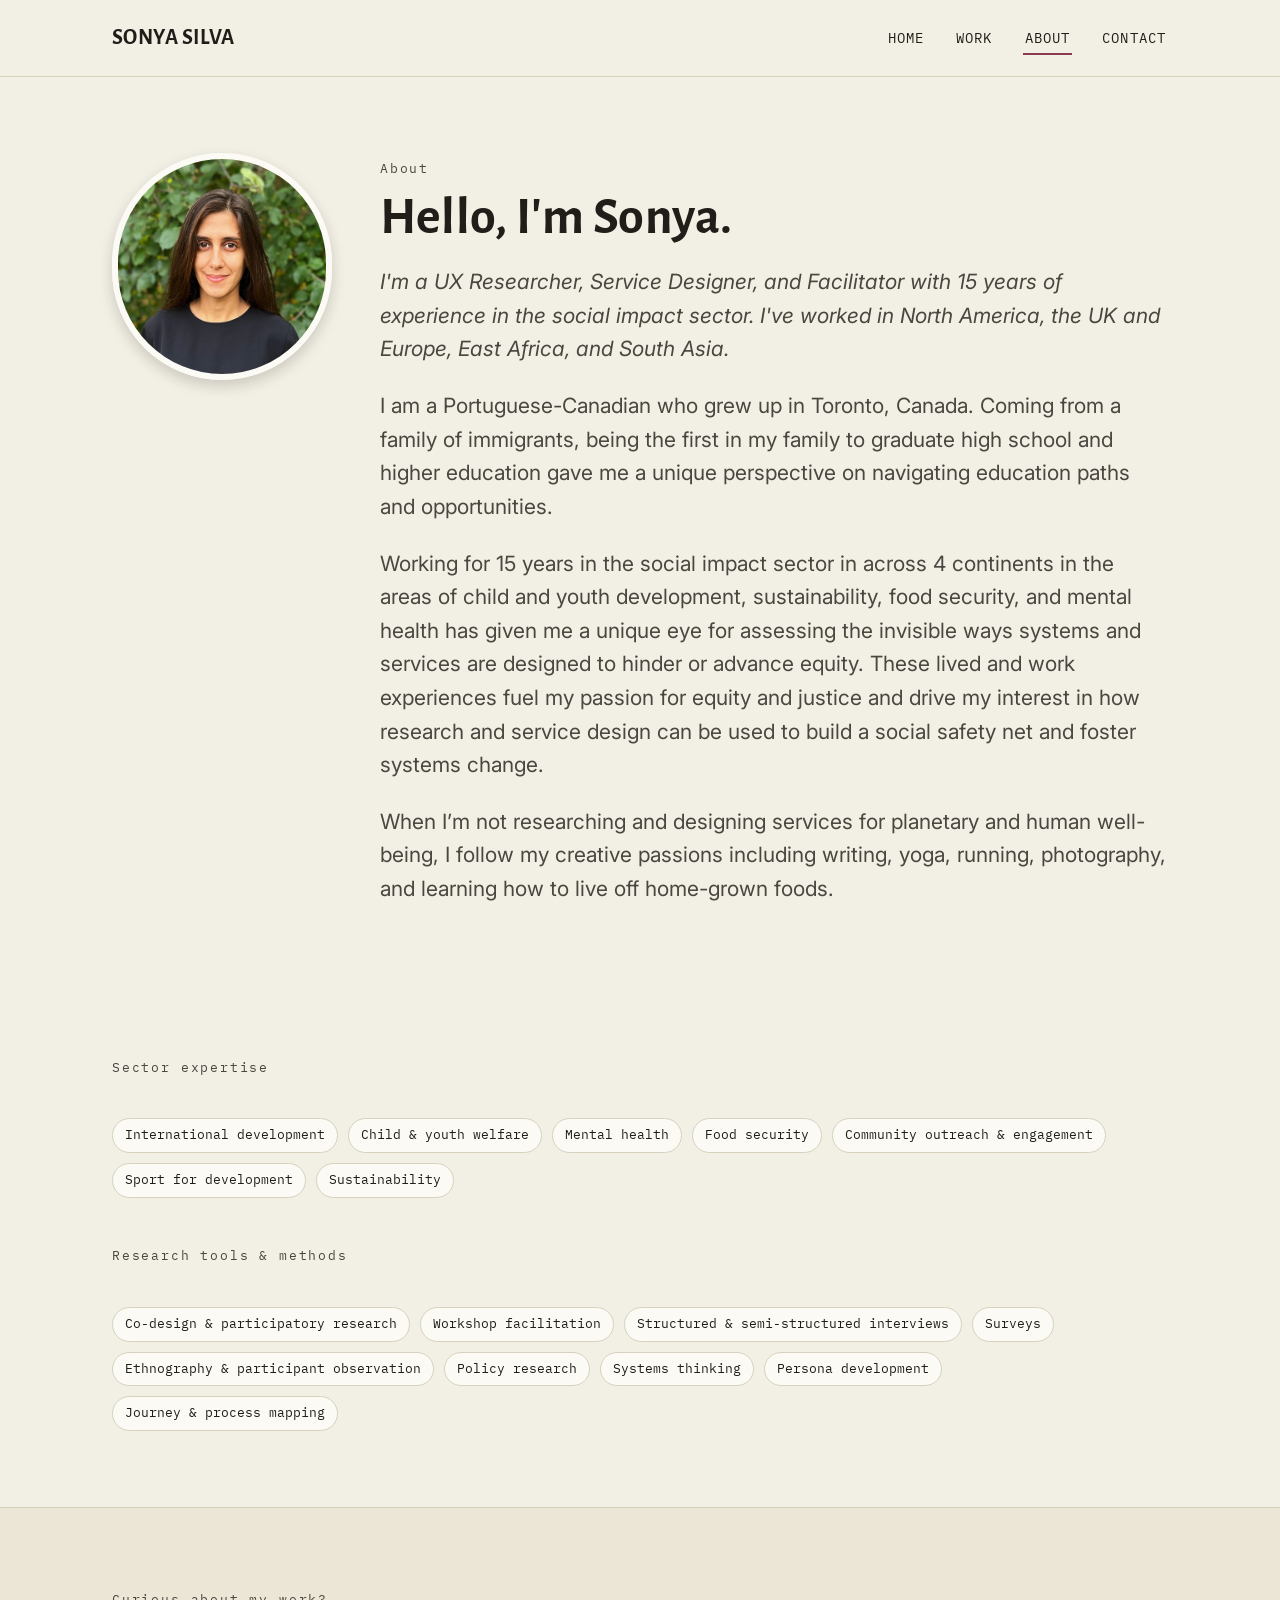
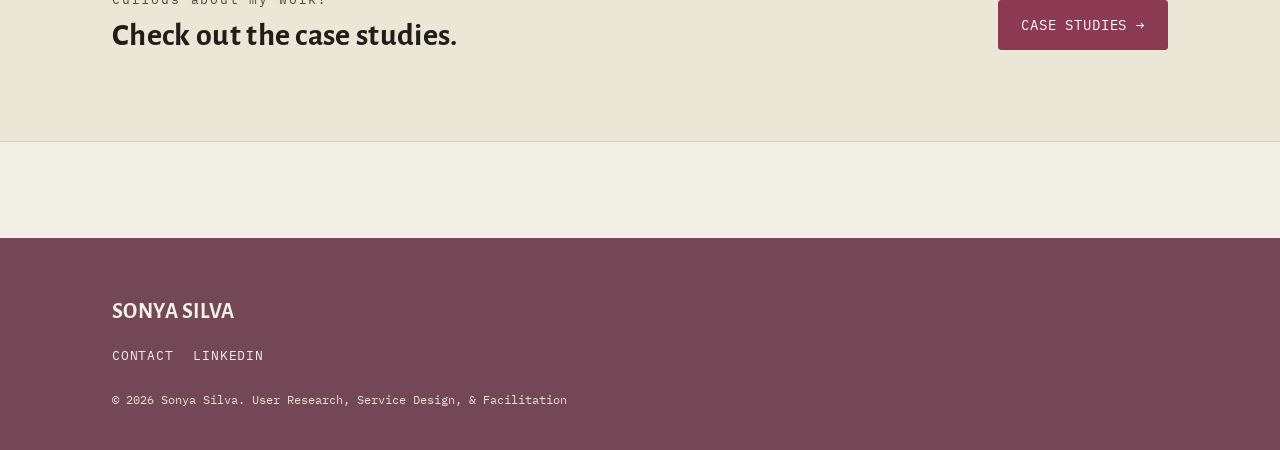
==== about.html @ 6d571164 "Update about.html" ====
<!DOCTYPE html>
<html lang="en">
<head>
<meta charset="UTF-8">
<meta name="viewport" content="width=device-width, initial-scale=1.0">
<title>About — Sonya Silva</title>
<meta name="description" content="UX Researcher, Service Designer, and Facilitator with 15 years of experience in the social impact sector.">
<link rel="stylesheet" href="assets/styles.css">
</head>
<body>
<a class="skip-link" href="#main">Skip to content</a>
<header>
  <nav class="site-nav">
    <div class="wrap">
      <a href="index.html" class="brand">SONYA <em>SILVA</em></a>
      <button class="nav-toggle" aria-expanded="false" aria-controls="nav-links">Menu</button>
      <ul class="nav-links" id="nav-links">
        <li><a href="index.html">Home</a></li>
        <li><a href="work.html">Work</a></li>
        <li><a href="about.html" aria-current="page">About</a></li>
        <li><a href="contact.html">Contact</a></li>
      </ul>
    </div>
  </nav>
</header>

<main id="main">

<section>
  <div class="wrap about-grid">
    <img class="about-photo reveal" src="assets/sonya-headshot.jpg" alt="Headshot of Sonya Silva" width="220" height="227">
    <div class="reveal">
      <span class="eyebrow">About</span>
      <h1 style="font-size:clamp(34px,5vw,52px); margin-top:8px;">Hello, I'm Sonya.</h1>
      <p style="font-size:21px; font-style:italic; color:var(--ink-soft);">I'm a UX Researcher, Service Designer, and Facilitator with 15 years of experience in the social impact sector. I've worked in North America, the UK and Europe, East Africa, and South Asia.</p>
      
      <p style="font-size:21px; font-style:normal; color:var(--ink-soft);">I am a Portuguese-Canadian who grew up in Toronto, Canada. Coming from a family of immigrants, being the first in my family to graduate high school and higher education gave me a unique perspective on navigating education paths and opportunities.</p>
      
      <p style="font-size:21px; font-style:normal; color:var(--ink-soft);">Working for 15 years in the social impact sector in across 4 continents in the areas of child and youth development, sustainability, food security, and mental health has given me a unique eye for assessing the invisible ways systems and services are designed to hinder or advance equity. These lived and work experiences fuel my passion for equity and justice and drive my interest in how research and service design can be used to build a social safety net and foster systems change.</p>
      
      <p style="font-size:21px; font-style:normal; color:var(--ink-soft);">When I’m not researching and designing services for planetary and human well-being, I follow my creative passions including writing, yoga, running, photography, and learning how to live off home-grown foods.</p>
    </div>
  </div>
</section>

  <section>
    <div class="wrap">
      <div class="section-head reveal">
        <span class="eyebrow">Sector expertise</span>
      </div>
      <div class="tag-cloud reveal" style="margin-bottom:48px;">
        <span class="tag">International development</span>
        <span class="tag">Child &amp; youth welfare</span>
        <span class="tag">Mental health</span>
        <span class="tag">Food security</span>
        <span class="tag">Community outreach &amp; engagement</span>
        <span class="tag">Sport for development</span>
        <span class="tag">Sustainability</span>
      </div>

      <div class="section-head reveal">
        <span class="eyebrow">Research tools &amp; methods</span>
      </div>
      <div class="tag-cloud reveal">
        <span class="tag">Co-design &amp; participatory research</span>
        <span class="tag">Workshop facilitation</span>
        <span class="tag">Structured &amp; semi-structured interviews</span>
        <span class="tag">Surveys</span>
        <span class="tag">Ethnography &amp; participant observation</span>
        <span class="tag">Policy research</span>
        <span class="tag">Systems thinking</span>
        <span class="tag">Persona development</span>
        <span class="tag">Journey &amp; process mapping</span>
      </div>
    </div>
  </section>

  <section style="background: var(--paper-warm); border-top:1px solid var(--line); border-bottom:1px solid var(--line);">
    <div class="wrap" style="display:flex; justify-content:space-between; align-items:center; gap:24px; flex-wrap:wrap;">
      <div class="reveal">
        <span class="eyebrow">Curious about my work?</span>
        <h2 style="font-size:32px; margin-top:6px;">Check out the case studies.</h2>
      </div>
      <a class="btn btn--solid" href="work.html">Case studies &rarr;</a>
    </div>
  </section>

</main>

<footer class="site-footer">
  <div class="wrap">
    <div>
      <div class="brand" style="color:#F4F1E6;">SONYA <em>SILVA</em></div>
      <div class="foot-links" style="margin-top:16px;">
        <a href="contact.html">Contact</a>
        <a href="https://www.linkedin.com/in/sonyasilva/">LinkedIn</a>
      </div>
    </div>
  </div>
  <div class="wrap"><small style="color: inherit;">&copy; 2026 Sonya Silva. User Research, Service Design, &amp; Facilitation</small></div>
</footer>

<script src="assets/script.js"></script>
</body>
</html>
---- assets/styles.css ----
/* ============================================================
   Sonya Silva — UX Research Portfolio
   Design tokens: warm fieldnotes-meets-case-file aesthetic,
   grounded in the actual materials of her research practice
   (index cards, sticky notes, process maps, agency forms).
   ============================================================ */

@import url('https://fonts.googleapis.com/css2?family=Alegreya+Sans:wght@400;500;700;800&family=Inter:ital,wght@0,400;0,500;0,600;1,400&family=IBM+Plex+Mono:wght@400;500;600&display=swap');

:root{
  /* paper + ink */
  --paper: #F2EFE4;
  --paper-warm: #ECE6D6;
  --card: #FBFAF5;
  --ink: #211E1A;
  --ink-soft: #4A4640;
  --line: #D8D1BE;

  /* brand */
  --rose: #8C3A54;
  --rose-deep: #734755;
  --rose-tint: #EFDCE2;

  /* case-study accents */
  --gold: #B9862F;
  --gold-tint: #F1E4C6;
  --navy: #33547A;
  --navy-tint: #DCE3EC;
  --rose: #8C3A54;
  --rose-tint: #EFDCE2;

  --radius: 3px;
  --shadow-note: 0 6px 14px rgba(33,30,26,0.18);

  --display: 'Alegreya Sans', sans-serif;
  --body: 'Inter', -apple-system, BlinkMacSystemFont, sans-serif;
  --mono: 'IBM Plex Mono', ui-monospace, monospace;
}

*{ box-sizing: border-box; }
html{ scroll-behavior: smooth; }
@media (prefers-reduced-motion: reduce){
  html{ scroll-behavior: auto; }
  *{ animation-duration: 0.01ms !important; animation-iteration-count: 1 !important; transition-duration: 0.01ms !important; }
}

body{
  margin: 0;
  background: var(--paper);
  color: var(--ink);
  font-family: var(--body);
  font-size: 18px;
  line-height: 1.6;
  -webkit-font-smoothing: antialiased;
}

img{ max-width: 100%; display: block; }
a{ color: inherit; }

h1,h2,h3,h4{
  font-family: var(--display);
  font-weight: 700;
  letter-spacing: 0.01em;
  line-height: 1.05;
  margin: 0 0 0.4em;
}

.eyebrow{
  font-family: var(--mono);
  font-size: 13px;
  letter-spacing: 0.14em;
  color: var(--ink-soft);
}

p{ margin: 0 0 1.1em; }
p:last-child{ margin-bottom: 0; }

.wrap{
  max-width: 1120px;
  margin: 0 auto;
  padding: 0 32px;
}
.wrap--narrow{ max-width: 760px; }

/* ---------- skip link / focus ---------- */
.skip-link{
  position:absolute; left:-999px; top:0; background:var(--rose); color:#fff;
  padding:10px 16px; z-index:200; font-family:var(--mono); font-size:14px;
}
.skip-link:focus{ left:16px; top:16px; }
a:focus-visible, button:focus-visible{
  outline: 3px solid var(--gold);
  outline-offset: 2px;
}

/* ---------- nav ---------- */
.site-nav{
  position: sticky; top: 0; z-index: 100;
  background: var(--paper);
  border-bottom: 1px solid var(--line);
}
.site-nav .wrap{
  display:flex; align-items:center; justify-content:space-between;
  height: 76px;
}
.brand{
  font-family: var(--display);
  font-weight: 700;
  font-size: 22px;
  letter-spacing: 0.02em;
  text-decoration:none;
  color: var(--ink);
}
.brand em{
  font-style: normal;
  font-weight: inherit;
  color: inherit;
}
.nav-links{
  display:flex; gap: 28px; list-style:none; margin:0; padding:0;
  font-family: var(--mono); font-size: 14px; text-transform: uppercase; letter-spacing: 0.08em;
}
.nav-links a{
  text-decoration:none; padding: 6px 2px; border-bottom: 2px solid transparent;
}
.nav-links a:hover, .nav-links a[aria-current="page"]{
  border-bottom-color: var(--rose);
}
.nav-toggle{ display:none; }

@media (max-width: 720px){
  .nav-links{
    position:fixed; inset: 76px 0 0 0; background: var(--paper);
    flex-direction:column; gap:0; padding: 8px 32px;
    transform: translateY(-8px); opacity:0; pointer-events:none;
    transition: opacity .2s ease, transform .2s ease;
  }
  .nav-links.is-open{ opacity:1; transform:translateY(0); pointer-events:auto; }
  .nav-links li{ border-bottom:1px solid var(--line); }
  .nav-links a{ display:block; padding: 16px 0; }
  .nav-toggle{
    display:block; background:none; border: 1px solid var(--ink); border-radius: var(--radius);
    width: 40px; height: 36px; font-family: var(--mono); cursor:pointer;
  }
}

/* ---------- hero ---------- */
.hero{
  background: var(--rose-deep);
  color: #F4F1E6;
  padding: 84px 0 96px;
  position: relative;
  overflow: hidden;
}
.hero::after{
  content:"";
  position:absolute; right:-60px; top:-40px; width:420px; height:420px;
  background: radial-gradient(circle, rgba(185,134,47,0.25), transparent 65%);
}
.hero .eyebrow{ color: #BFD6CC; }
.hero h1{
  font-size: clamp(48px, 8vw, 92px);
  margin: 6px 0 20px;
  color: #FBFAF3;
}
.hero__lede{
  font-family: var(--body);
  font-size: clamp(19px, 2.4vw, 24px);
  max-width: 640px;
  color: #E7E2CF;
  font-style: italic;
}
.hero__pillars{
  margin-top: 48px;
  display:grid; grid-template-columns: repeat(3, 1fr); gap: 24px;
  border-top: 1px solid rgba(244,241,230,0.25);
  padding-top: 28px;
}
.pillar .eyebrow{ color: #C9A85A; }
.pillar p{ color:#EDEAD8; font-size:16px; margin-top:6px; }
@media (max-width: 760px){
  .hero__pillars{ grid-template-columns: 1fr; }
}

/* ---------- section scaffolding ---------- */
section{ padding: 76px 0; }
.section-head{ max-width: 640px; margin-bottom: 40px; }
.section-head .eyebrow{ margin-bottom: 8px; display:block; }

/* ---------- case study cards ---------- */
.case-grid{
  display:grid; grid-template-columns: repeat(3, 1fr); gap: 24px;
}
@media (max-width: 900px){ .case-grid{ grid-template-columns: 1fr 1fr; } }
@media (max-width: 620px){ .case-grid{ grid-template-columns: 1fr; } }

.case-card{
  background: var(--card);
  border: 1px solid var(--line);
  border-radius: var(--radius);
  padding: 24px;
  text-decoration:none;
  color: var(--ink);
  display:flex; flex-direction:column; gap: 14px;
  border-top: 6px solid var(--tag-color, var(--rose));
  transition: transform .15s ease, box-shadow .15s ease;
}
.case-card:hover{
  transform: translateY(-3px);
  box-shadow: 0 10px 24px rgba(33,30,26,0.12);
}
.case-card .badge{
  display:inline-flex; align-items:center; gap:6px;
  font-family: var(--mono); font-size: 12px; text-transform:uppercase; letter-spacing:0.08em;
  color: var(--tag-color, var(--rose));
}
.case-card h3{
  font-size: 26px; margin: 0;
}
.case-card p{ color: var(--ink-soft); font-size: 16px; margin:0; }
.case-card .stat{
  font-family: var(--mono); font-size: 13px; color: var(--ink);
  border-top: 1px dashed var(--line); padding-top: 12px; margin-top: auto;
}

/* index-only meta row */
.case-card .meta{
  font-family: var(--mono); font-size: 12px; color: var(--ink-soft); text-transform:uppercase; letter-spacing:0.06em;
}

/* ---------- sticky note ---------- */
.sticky-note{
  background: var(--tag-tint, var(--gold-tint));
  border: 1px solid rgba(33,30,26,0.12);
  box-shadow: var(--shadow-note);
  padding: 22px 22px 18px;
  max-width: 320px;
  transform: rotate(-1.4deg);
  font-family: var(--mono);
  position: relative;
}
.sticky-note::before{
  content:"";
  position:absolute; top:-10px; left: 28px; width: 54px; height: 18px;
  background: rgba(255,255,255,0.55);
  border: 1px solid rgba(33,30,26,0.08);
  transform: rotate(-3deg);
}
.sticky-note .stat-num{
  font-family: var(--display); font-size: 40px; font-weight: 900;
  display:block; line-height: 1; color: var(--ink);
}
.sticky-note .stat-label{
  font-size: 13px; color: var(--ink-soft); margin-top: 6px; display:block;
}
.sticky-note--right{ transform: rotate(1.6deg); float: right; margin: 0 0 20px 28px; }
.sticky-note--left{ float: left; margin: 4px 28px 20px 0; }
@media (max-width: 600px){
  .sticky-note--right, .sticky-note--left{ float:none; margin: 0 0 24px; max-width: none; }
}

/* ---------- pull quote ---------- */
blockquote{
  margin: 32px 0; padding: 4px 0 4px 24px;
  border-left: 4px solid var(--tag-color, var(--rose));
  font-style: italic; font-size: 22px; color: var(--ink);
}
blockquote cite{
  display:block; margin-top: 10px; font-style:normal; font-family: var(--mono);
  font-size: 13px; color: var(--ink-soft); text-transform: uppercase; letter-spacing:0.06em;
}

/* ---------- about page ---------- */
.about-grid{
  display:grid; grid-template-columns: 220px 1fr; gap: 48px; align-items:start;
}
@media (max-width: 700px){ .about-grid{ grid-template-columns: 1fr; } }
.about-photo{
  border-radius: 999px; border: 6px solid var(--card); box-shadow: var(--shadow-note);
}
.tag-cloud{ display:flex; flex-wrap:wrap; gap:10px; }
.tag{
  font-family: var(--mono); font-size: 13px; padding: 6px 12px;
  border: 1px solid var(--line); border-radius: 999px; background: var(--card);
}

/* ---------- case study page ---------- */
.case-band{
  background: var(--tag-color, var(--rose));
  color: #FBFAF3;
  padding: 18px 0;
}
.case-band .wrap{ display:flex; justify-content:space-between; align-items:center; gap: 16px; flex-wrap:wrap; }
.case-band .eyebrow{ color: rgba(255,255,255,0.8); }

.case-hero{ padding: 56px 0 40px; }
.case-hero h1{ font-size: clamp(36px, 5.6vw, 64px); }
.case-hero__subtitle{
  font-family: var(--body); font-style: italic; font-size: 22px; color: var(--ink-soft);
  max-width: 700px;
}
.case-meta-row{
  display:flex; gap: 28px; flex-wrap:wrap; margin-top: 28px;
  font-family: var(--mono); font-size: 13px; color: var(--ink-soft);
  border-top: 1px solid var(--line); padding-top: 18px;
}
.case-meta-row strong{ display:block; color: var(--ink); font-size: 14px; }

.impact-box{
  background: var(--tag-tint, var(--rose-tint));
  border: 1px solid var(--line);
  border-radius: var(--radius);
  padding: 32px;
  margin: 40px 0 8px;
}
.impact-box .eyebrow{ margin-bottom: 10px; display:block; }
.impact-box p{ font-size: 20px; }

.case-body{ padding-top: 8px; }
.case-body h2{
  font-size: 26px; margin-top: 56px;
  border-bottom: 2px solid var(--line);
  padding-bottom: 10px;
}
.case-body h2:first-child{ margin-top: 0; }
.case-body ul, .case-body ol{ padding-left: 22px; }
.case-body li{ margin-bottom: 10px; }

.callout{
  background: var(--card); border: 1px dashed var(--line);
  border-radius: var(--radius); padding: 20px 22px; margin: 24px 0;
  font-size: 16px;
}
.callout .eyebrow{ display:block; margin-bottom: 6px; }

.deliverables{ display:flex; flex-wrap:wrap; gap: 10px; margin-top: 12px; }
.deliverables span{
  font-family: var(--mono); font-size: 13px; padding: 8px 14px;
  background: var(--tag-tint, var(--rose-tint)); border-radius: var(--radius);
}

.case-figure{ margin: 32px 0; }
.case-figure img{ border-radius: var(--radius); border: 1px solid var(--line); }
.case-figure figcaption{
  font-family: var(--mono); font-size: 13px; color: var(--ink-soft); margin-top: 10px;
}

.case-nav{
  display:flex; justify-content:space-between; align-items:center;
  padding: 40px 0; border-top: 1px solid var(--line); margin-top: 56px;
  font-family: var(--mono); font-size: 14px; text-transform: uppercase; letter-spacing: 0.06em;
}
.case-nav a{ text-decoration:none; }
.case-nav a:hover{ text-decoration: underline; }

/* ---------- buttons ---------- */
.btn{
  display:inline-flex; align-items:center; gap:8px;
  font-family: var(--mono); font-size: 14px; text-transform:uppercase; letter-spacing:0.06em;
  padding: 13px 22px; border-radius: var(--radius); text-decoration:none;
  border: 1px solid var(--ink); color: var(--ink); background: transparent;
  transition: background .15s ease, color .15s ease;
}
.btn:hover{ background: var(--ink); color: var(--paper); }
.btn--solid{ background: var(--rose); border-color: var(--rose); color: #fff; }
.btn--solid:hover{ background: var(--rose-deep); border-color: var(--rose-deep); color:#fff; }

/* ---------- footer ---------- */
footer.site-footer{
  background: var(--rose-deep); color: #E7E2CF; padding: 56px 0 40px; margin-top: 96px;
}
.site-footer .wrap{ display:flex; justify-content:space-between; flex-wrap:wrap; gap: 24px; }
.site-footer a{ color: #F4F1E6; text-decoration:none; }
.site-footer a:hover{ text-decoration:underline; }
.site-footer .foot-links{ display:flex; gap:20px; font-family: var(--mono); font-size: 13px; text-transform:uppercase; letter-spacing:0.06em; }
.site-footer small{ display:block; margin-top: 24px; font-family: var(--mono); color: #9FB4AA; font-size:12px; }

/* ---------- contact page ---------- */
.contact-card{
  background: transparent; border: none; box-shadow: none;
  padding: 0px;
}
.contact-row{ display:flex; align-items:baseline; gap: 14px; font-family: inherit; font-size:16px; }
.contact-row .eyebrow{ min-width: 110px; font-family: var(--mono) }

/* ---------- reveal-on-scroll ---------- */
.reveal{ opacity: 0; transform: translateY(14px); transition: opacity .5s ease, transform .5s ease; }
.reveal.is-visible{ opacity: 1; transform: none; }
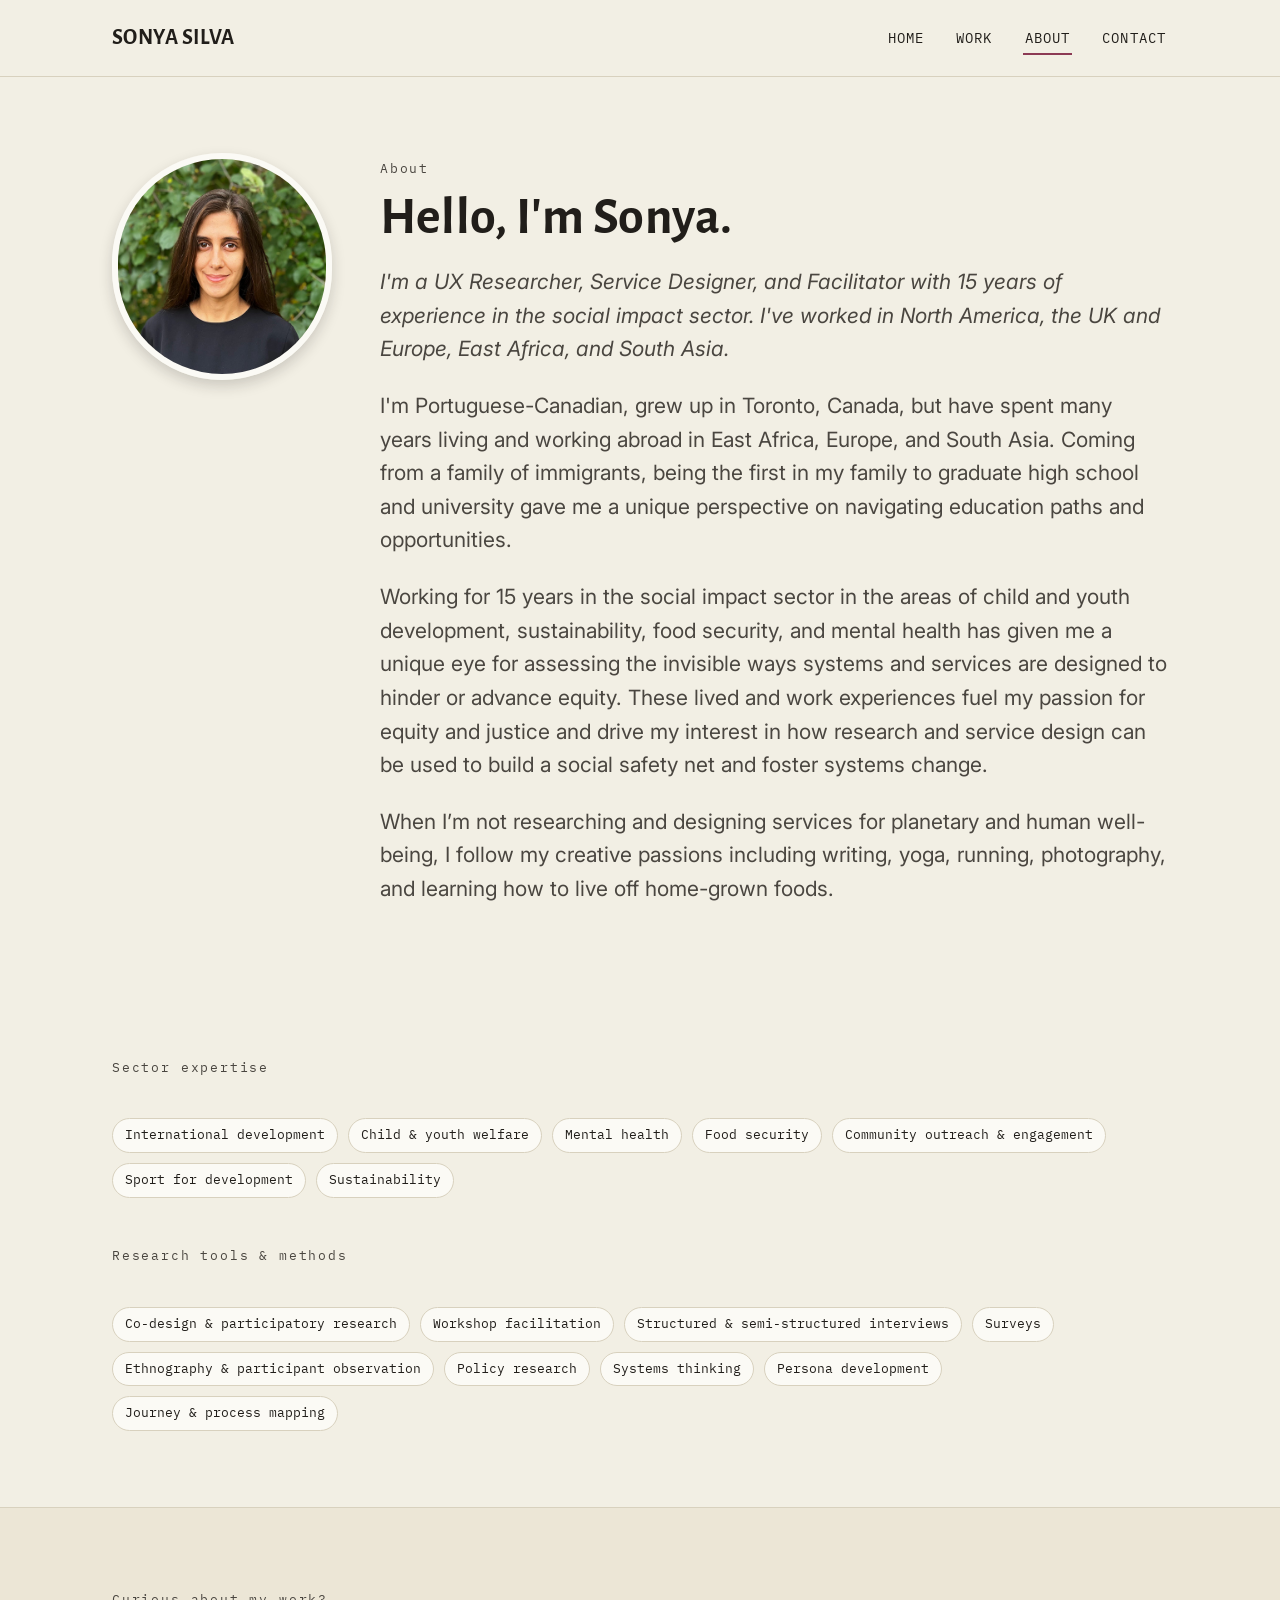
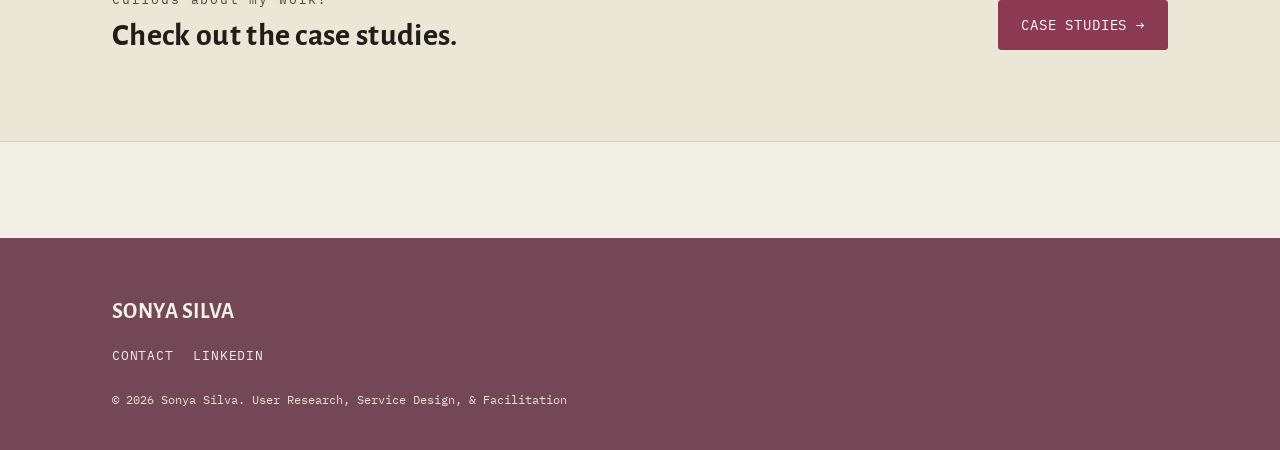
==== commit 58cc12de: "Update about.html" ====
--- a/about.html
+++ b/about.html
@@ -34,9 +34,9 @@
       <h1 style="font-size:clamp(34px,5vw,52px); margin-top:8px;">Hello, I'm Sonya.</h1>
       <p style="font-size:21px; font-style:italic; color:var(--ink-soft);">I'm a UX Researcher, Service Designer, and Facilitator with 15 years of experience in the social impact sector. I've worked in North America, the UK and Europe, East Africa, and South Asia.</p>
       
-      <p style="font-size:21px; font-style:normal; color:var(--ink-soft);">I am a Portuguese-Canadian who grew up in Toronto, Canada. Coming from a family of immigrants, being the first in my family to graduate high school and higher education gave me a unique perspective on navigating education paths and opportunities.</p>
+      <p style="font-size:21px; font-style:normal; color:var(--ink-soft);">I'm Portuguese-Canadian, grew up in Toronto, Canada, but have spent many years living and working abroad in East Africa, Europe, and South Asia. Coming from a family of immigrants, being the first in my family to graduate high school and university gave me a unique perspective on navigating education paths and opportunities.</p>
       
-      <p style="font-size:21px; font-style:normal; color:var(--ink-soft);">Working for 15 years in the social impact sector in across 4 continents in the areas of child and youth development, sustainability, food security, and mental health has given me a unique eye for assessing the invisible ways systems and services are designed to hinder or advance equity. These lived and work experiences fuel my passion for equity and justice and drive my interest in how research and service design can be used to build a social safety net and foster systems change.</p>
+      <p style="font-size:21px; font-style:normal; color:var(--ink-soft);">Working for 15 years in the social impact sector in the areas of child and youth development, sustainability, food security, and mental health has given me a unique eye for assessing the invisible ways systems and services are designed to hinder or advance equity. These lived and work experiences fuel my passion for equity and justice and drive my interest in how research and service design can be used to build a social safety net and foster systems change.</p>
       
       <p style="font-size:21px; font-style:normal; color:var(--ink-soft);">When I’m not researching and designing services for planetary and human well-being, I follow my creative passions including writing, yoga, running, photography, and learning how to live off home-grown foods.</p>
     </div>
--- a/assets/styles.css
+++ b/assets/styles.css
@@ -339,10 +339,39 @@
   background: var(--tag-tint, var(--rose-tint)); border-radius: var(--radius);
 }
 
-.case-figure{ margin: 32px 0; }
-.case-figure img{ border-radius: var(--radius); border: 1px solid var(--line); }
-.case-figure figcaption{
-  font-family: var(--mono); font-size: 13px; color: var(--ink-soft); margin-top: 10px;
+/* ---------- figure & caption ---------- */
+.case-figure {
+  margin: 32px 0;
+  text-align: center;
+}
+
+.case-figure img {
+  width: 100%;
+  height: auto;
+  border-radius: var(--radius);
+  border: 1px solid var(--line);
+  transition: opacity 0.2s ease;
+}
+
+.case-figure a:hover img {
+  opacity: 0.92;
+}
+
+.case-caption {
+  margin-top: 12px;
+  font-size: 14px;
+  line-height: 1.5;
+  color: var(--ink-soft);
+  text-align: left;
+}
+
+.case-caption a {
+  color: var(--ink-soft);
+  text-decoration: underline;
+}
+
+.case-caption a:hover {
+  color: var(--ink);
 }
 
 .case-nav{
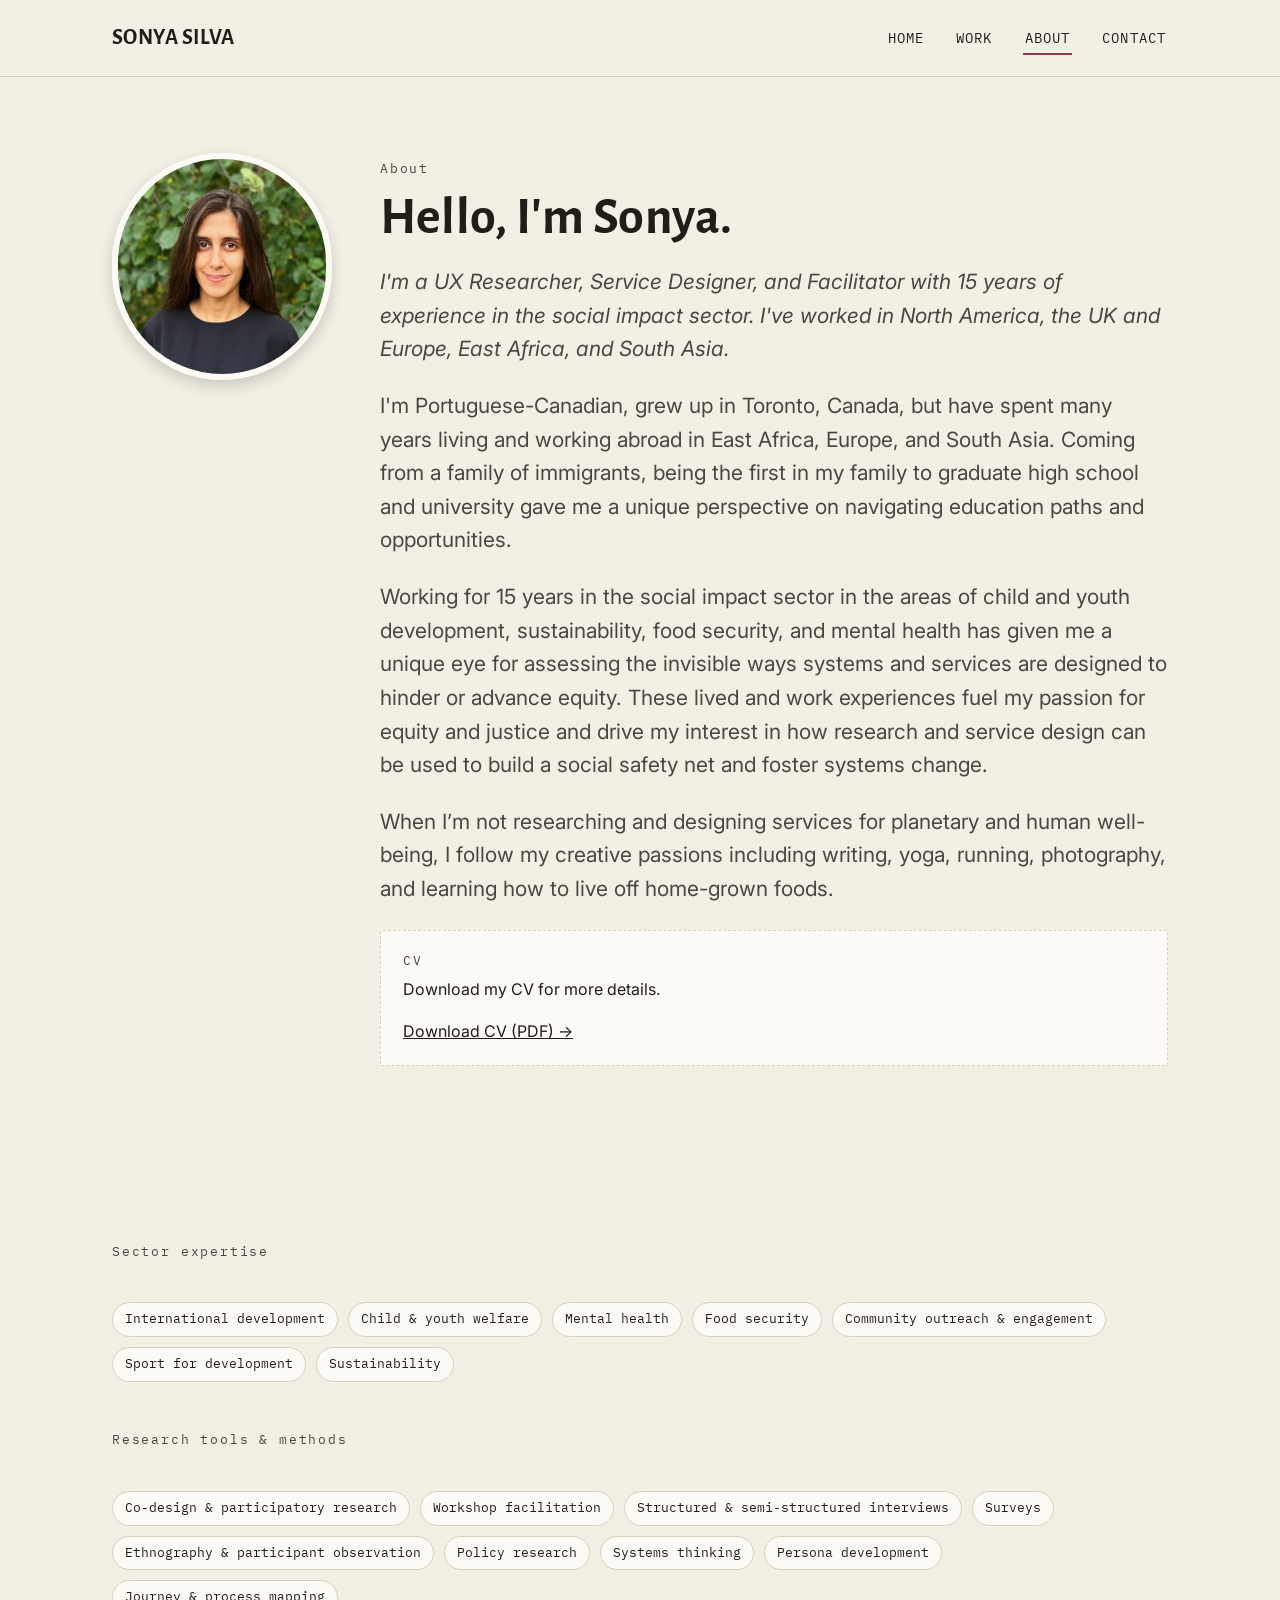
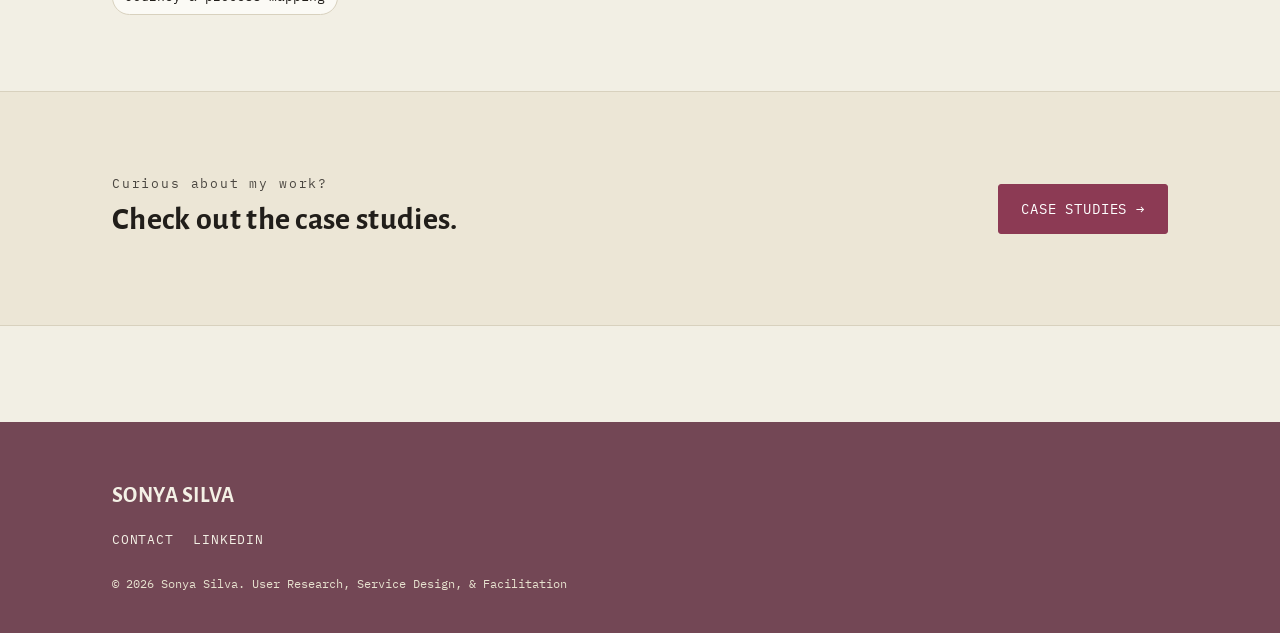
==== commit 8dfa363f: "Update about.html" ====
--- a/about.html
+++ b/about.html
@@ -39,6 +39,15 @@
       <p style="font-size:21px; font-style:normal; color:var(--ink-soft);">Working for 15 years in the social impact sector in the areas of child and youth development, sustainability, food security, and mental health has given me a unique eye for assessing the invisible ways systems and services are designed to hinder or advance equity. These lived and work experiences fuel my passion for equity and justice and drive my interest in how research and service design can be used to build a social safety net and foster systems change.</p>
       
       <p style="font-size:21px; font-style:normal; color:var(--ink-soft);">When I’m not researching and designing services for planetary and human well-being, I follow my creative passions including writing, yoga, running, photography, and learning how to live off home-grown foods.</p>
+
+    <aside class="callout">
+  <span class="eyebrow">CV</span>
+  <p style="margin-bottom: 16px;">Download my CV for more details.</p>
+  <a href="assets/SonyaSilvaCV.pdf" target="_blank" rel="noopener">
+    Download CV (PDF) &rarr;
+  </a>
+</aside>
+    
     </div>
   </div>
 </section>
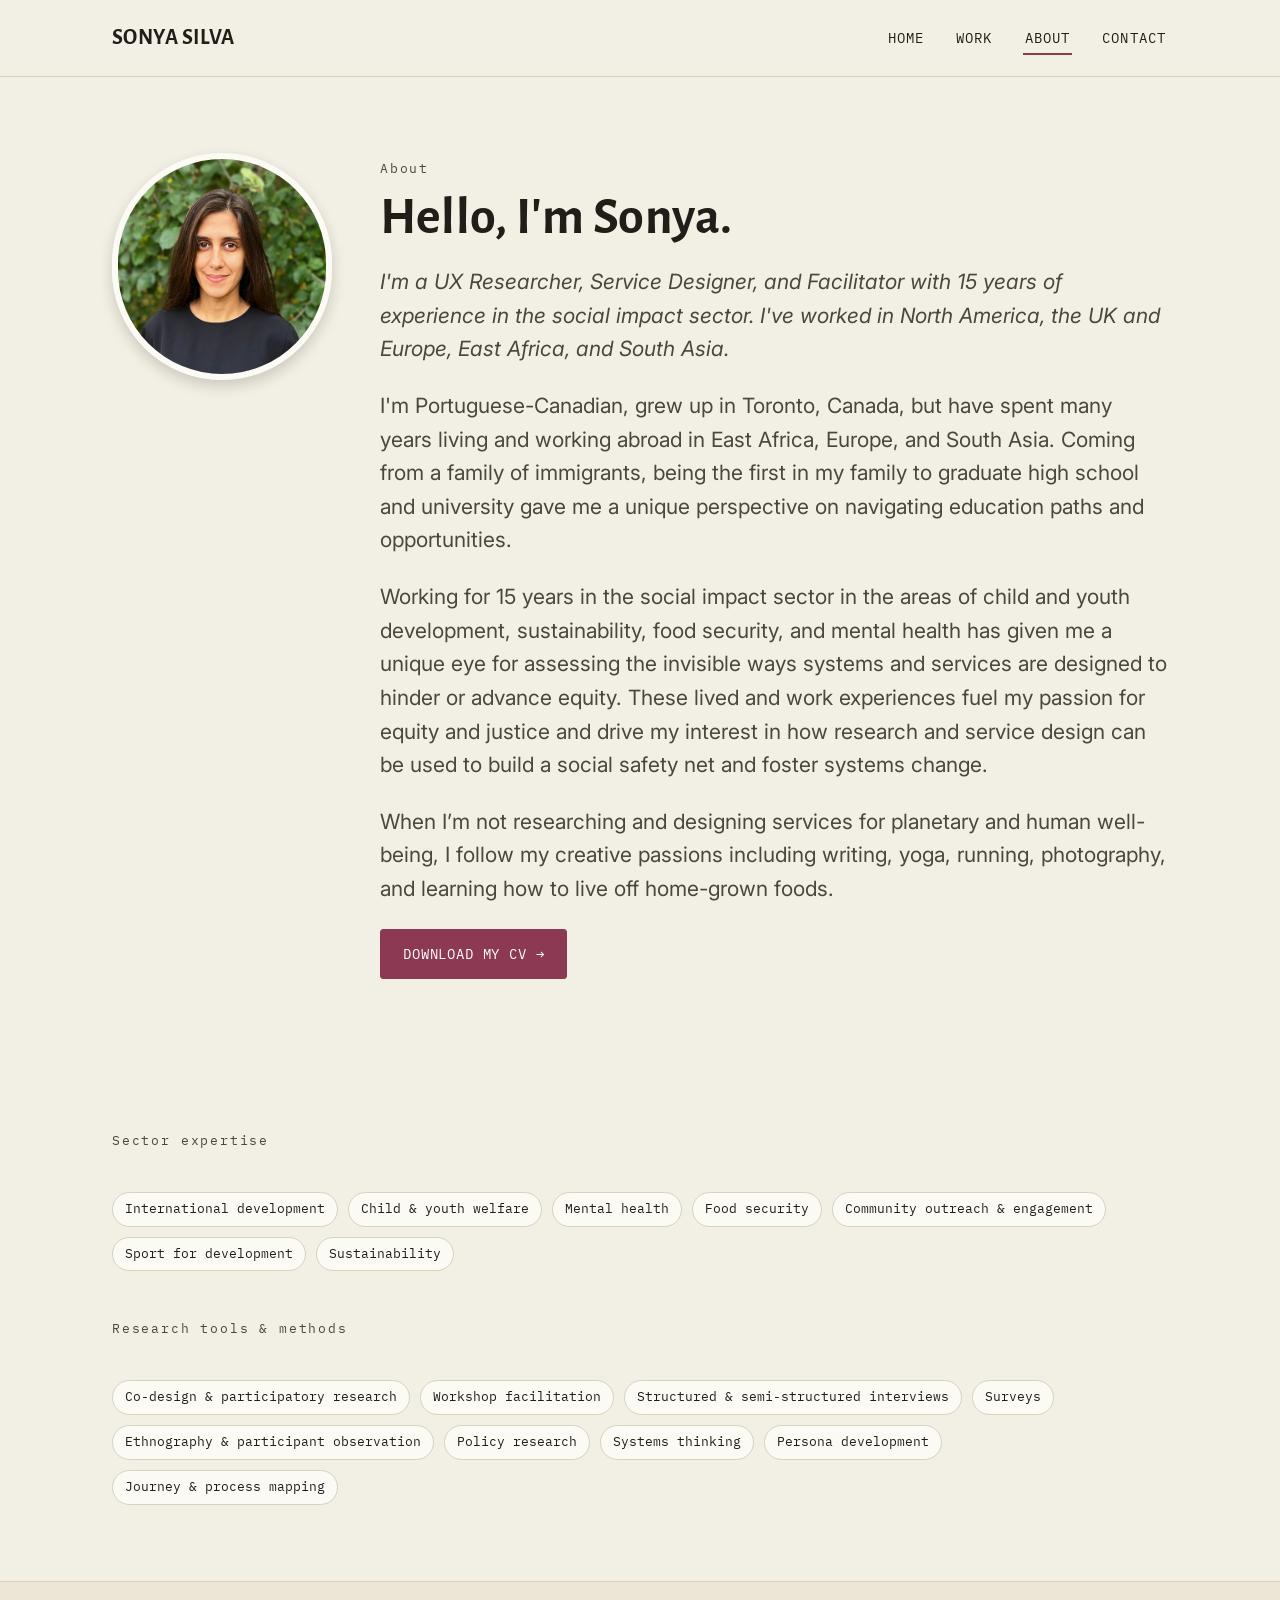
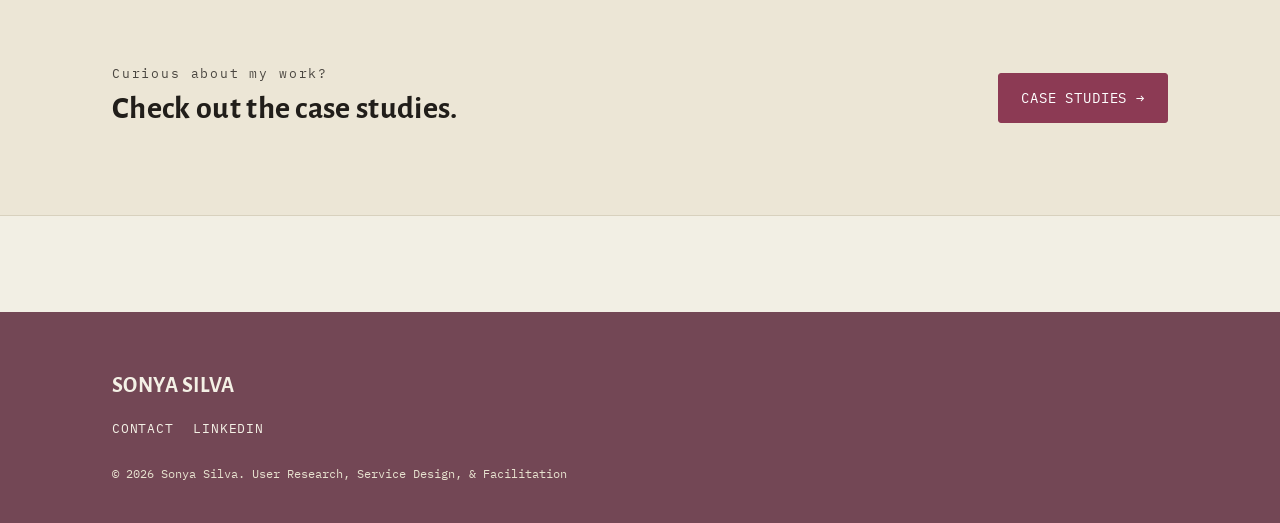
==== commit 57a375f4: "Update about.html" ====
--- a/about.html
+++ b/about.html
@@ -40,13 +40,9 @@
       
       <p style="font-size:21px; font-style:normal; color:var(--ink-soft);">When I’m not researching and designing services for planetary and human well-being, I follow my creative passions including writing, yoga, running, photography, and learning how to live off home-grown foods.</p>
 
-    <aside class="callout">
-  <span class="eyebrow">CV</span>
-  <p style="margin-bottom: 16px;">Download my CV for more details.</p>
-  <a href="assets/SonyaSilvaCV.pdf" target="_blank" rel="noopener">
-    Download CV (PDF) &rarr;
-  </a>
-</aside>
+<a href="assets/SonyaSilvaCV.pdf" target="_blank" rel="noopener" class="btn btn--solid">
+  Download my CV &rarr;
+</a>
     
     </div>
   </div>
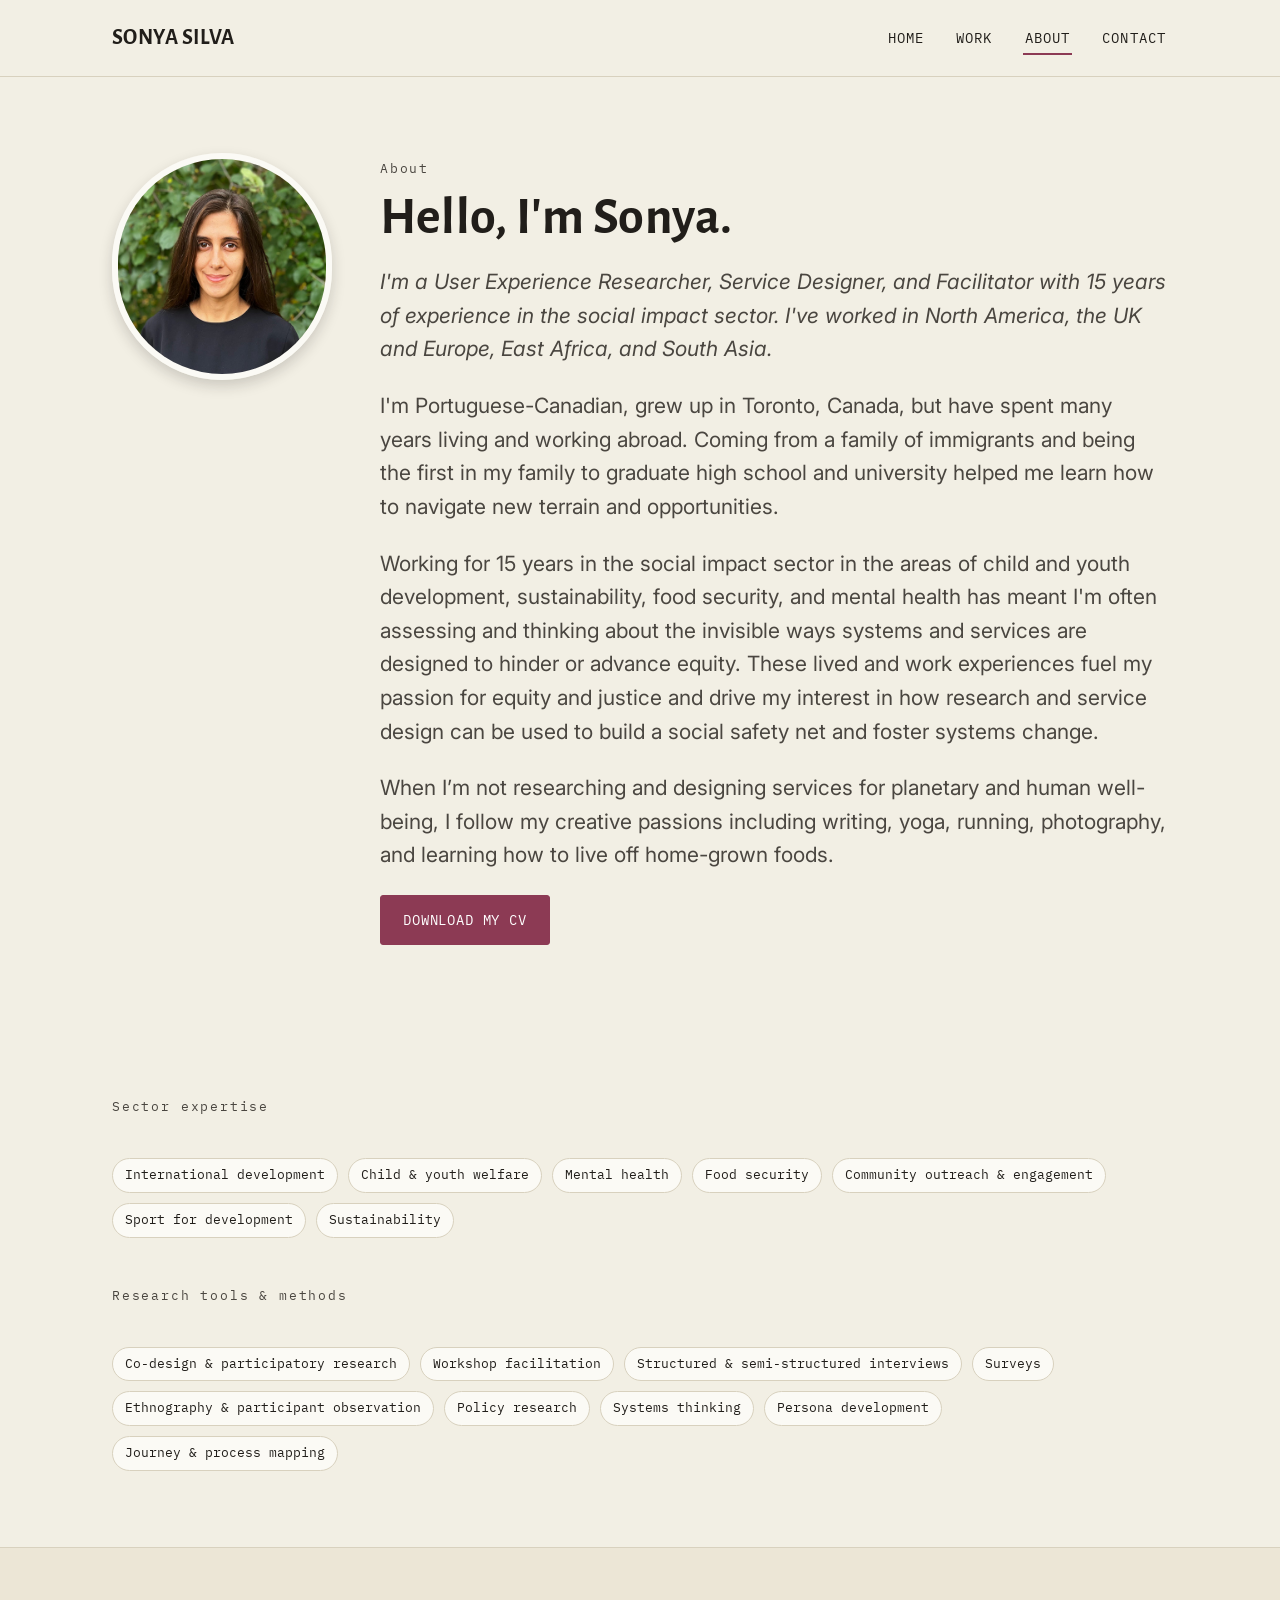
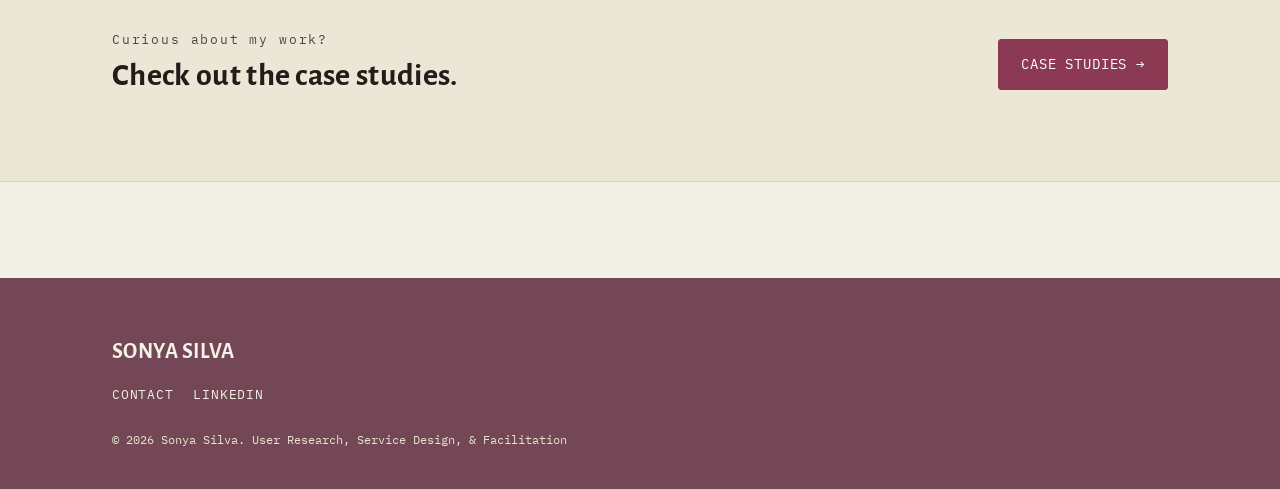
==== commit 33850cf1: "Update about.html" ====
--- a/about.html
+++ b/about.html
@@ -32,16 +32,16 @@
     <div class="reveal">
       <span class="eyebrow">About</span>
       <h1 style="font-size:clamp(34px,5vw,52px); margin-top:8px;">Hello, I'm Sonya.</h1>
-      <p style="font-size:21px; font-style:italic; color:var(--ink-soft);">I'm a UX Researcher, Service Designer, and Facilitator with 15 years of experience in the social impact sector. I've worked in North America, the UK and Europe, East Africa, and South Asia.</p>
+      <p style="font-size:21px; font-style:italic; color:var(--ink-soft);">I'm a User Experience Researcher, Service Designer, and Facilitator with 15 years of experience in the social impact sector. I've worked in North America, the UK and Europe, East Africa, and South Asia.</p>
       
-      <p style="font-size:21px; font-style:normal; color:var(--ink-soft);">I'm Portuguese-Canadian, grew up in Toronto, Canada, but have spent many years living and working abroad in East Africa, Europe, and South Asia. Coming from a family of immigrants, being the first in my family to graduate high school and university gave me a unique perspective on navigating education paths and opportunities.</p>
+      <p style="font-size:21px; font-style:normal; color:var(--ink-soft);">I'm Portuguese-Canadian, grew up in Toronto, Canada, but have spent many years living and working abroad. Coming from a family of immigrants and being the first in my family to graduate high school and university helped me learn how to navigate new terrain and opportunities.</p>
       
-      <p style="font-size:21px; font-style:normal; color:var(--ink-soft);">Working for 15 years in the social impact sector in the areas of child and youth development, sustainability, food security, and mental health has given me a unique eye for assessing the invisible ways systems and services are designed to hinder or advance equity. These lived and work experiences fuel my passion for equity and justice and drive my interest in how research and service design can be used to build a social safety net and foster systems change.</p>
+      <p style="font-size:21px; font-style:normal; color:var(--ink-soft);">Working for 15 years in the social impact sector in the areas of child and youth development, sustainability, food security, and mental health has meant I'm often assessing and thinking about the invisible ways systems and services are designed to hinder or advance equity. These lived and work experiences fuel my passion for equity and justice and drive my interest in how research and service design can be used to build a social safety net and foster systems change.</p>
       
       <p style="font-size:21px; font-style:normal; color:var(--ink-soft);">When I’m not researching and designing services for planetary and human well-being, I follow my creative passions including writing, yoga, running, photography, and learning how to live off home-grown foods.</p>
 
 <a href="assets/SonyaSilvaCV.pdf" target="_blank" rel="noopener" class="btn btn--solid">
-  Download my CV &rarr;
+  Download my CV
 </a>
     
     </div>
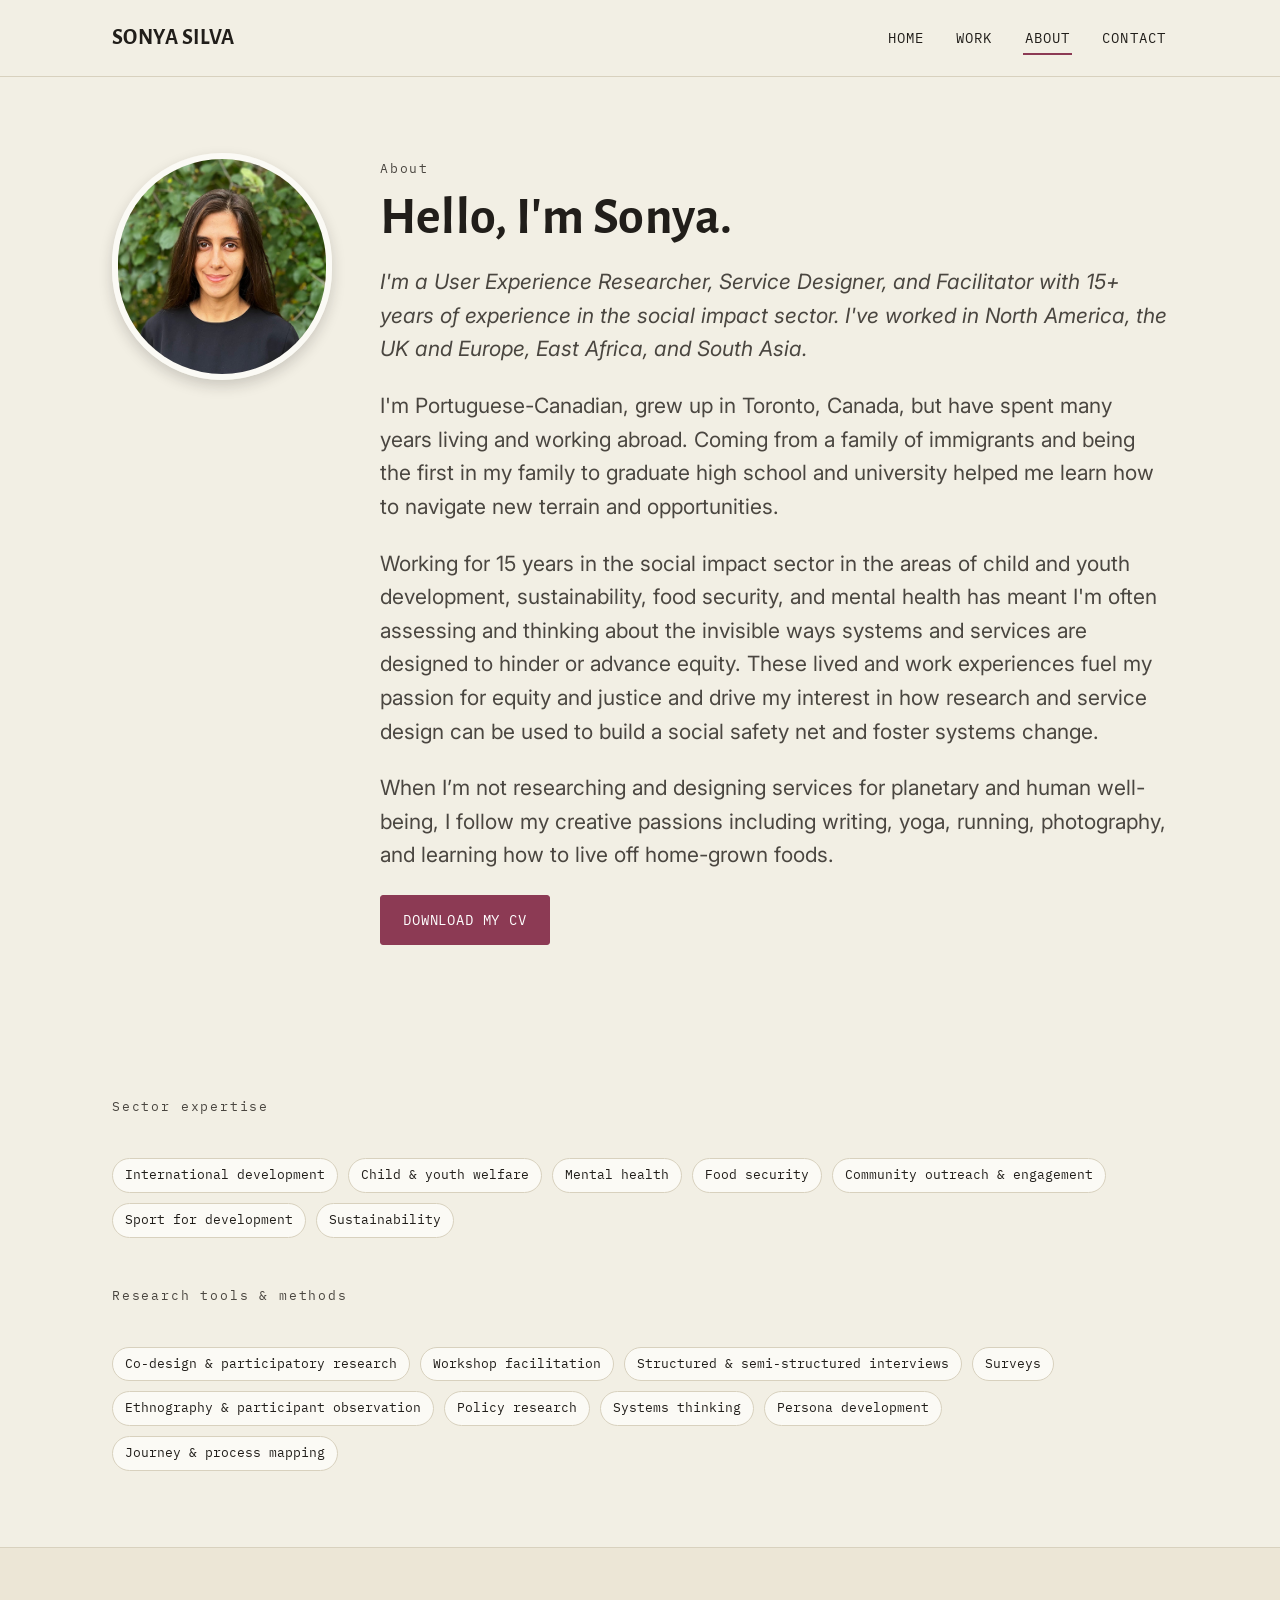
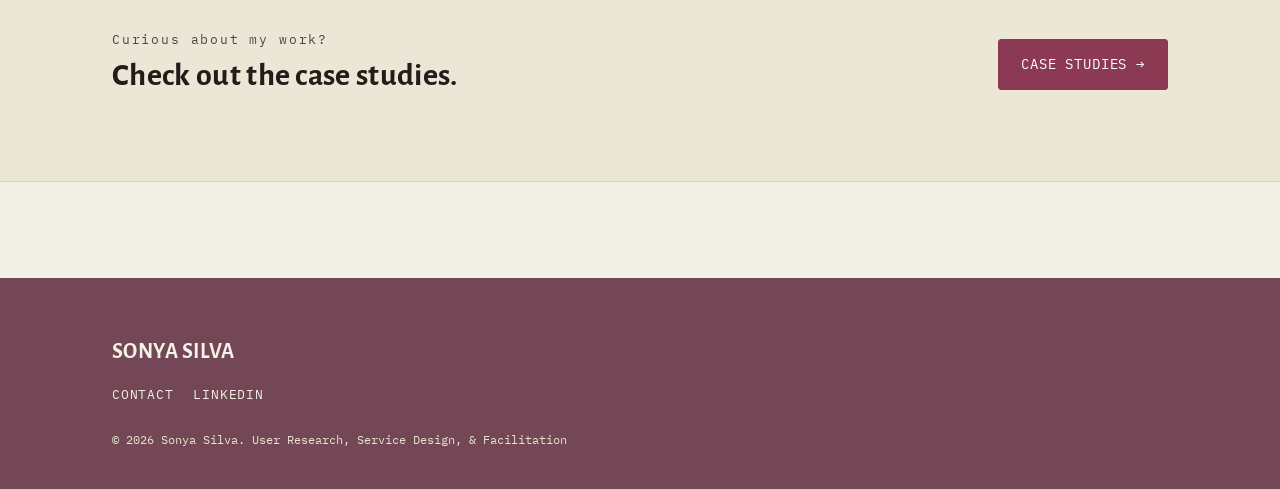
==== commit 388535e5: "Update about.html" ====
--- a/about.html
+++ b/about.html
@@ -6,6 +6,17 @@
 <title>About — Sonya Silva</title>
 <meta name="description" content="UX Researcher, Service Designer, and Facilitator with 15 years of experience in the social impact sector.">
 <link rel="stylesheet" href="assets/styles.css">
+
+<!-- Google tag (gtag.js) -->
+<script async src="https://www.googletagmanager.com/gtag/js?id=G-XETY14N4B0"></script>
+<script>
+  window.dataLayer = window.dataLayer || [];
+  function gtag(){dataLayer.push(arguments);}
+  gtag('js', new Date());
+
+  gtag('config', 'G-XETY14N4B0');
+</script>
+
 </head>
 <body>
 <a class="skip-link" href="#main">Skip to content</a>
@@ -32,7 +43,7 @@
     <div class="reveal">
       <span class="eyebrow">About</span>
       <h1 style="font-size:clamp(34px,5vw,52px); margin-top:8px;">Hello, I'm Sonya.</h1>
-      <p style="font-size:21px; font-style:italic; color:var(--ink-soft);">I'm a User Experience Researcher, Service Designer, and Facilitator with 15 years of experience in the social impact sector. I've worked in North America, the UK and Europe, East Africa, and South Asia.</p>
+      <p style="font-size:21px; font-style:italic; color:var(--ink-soft);">I'm a User Experience Researcher, Service Designer, and Facilitator with 15+ years of experience in the social impact sector. I've worked in North America, the UK and Europe, East Africa, and South Asia.</p>
       
       <p style="font-size:21px; font-style:normal; color:var(--ink-soft);">I'm Portuguese-Canadian, grew up in Toronto, Canada, but have spent many years living and working abroad. Coming from a family of immigrants and being the first in my family to graduate high school and university helped me learn how to navigate new terrain and opportunities.</p>
       
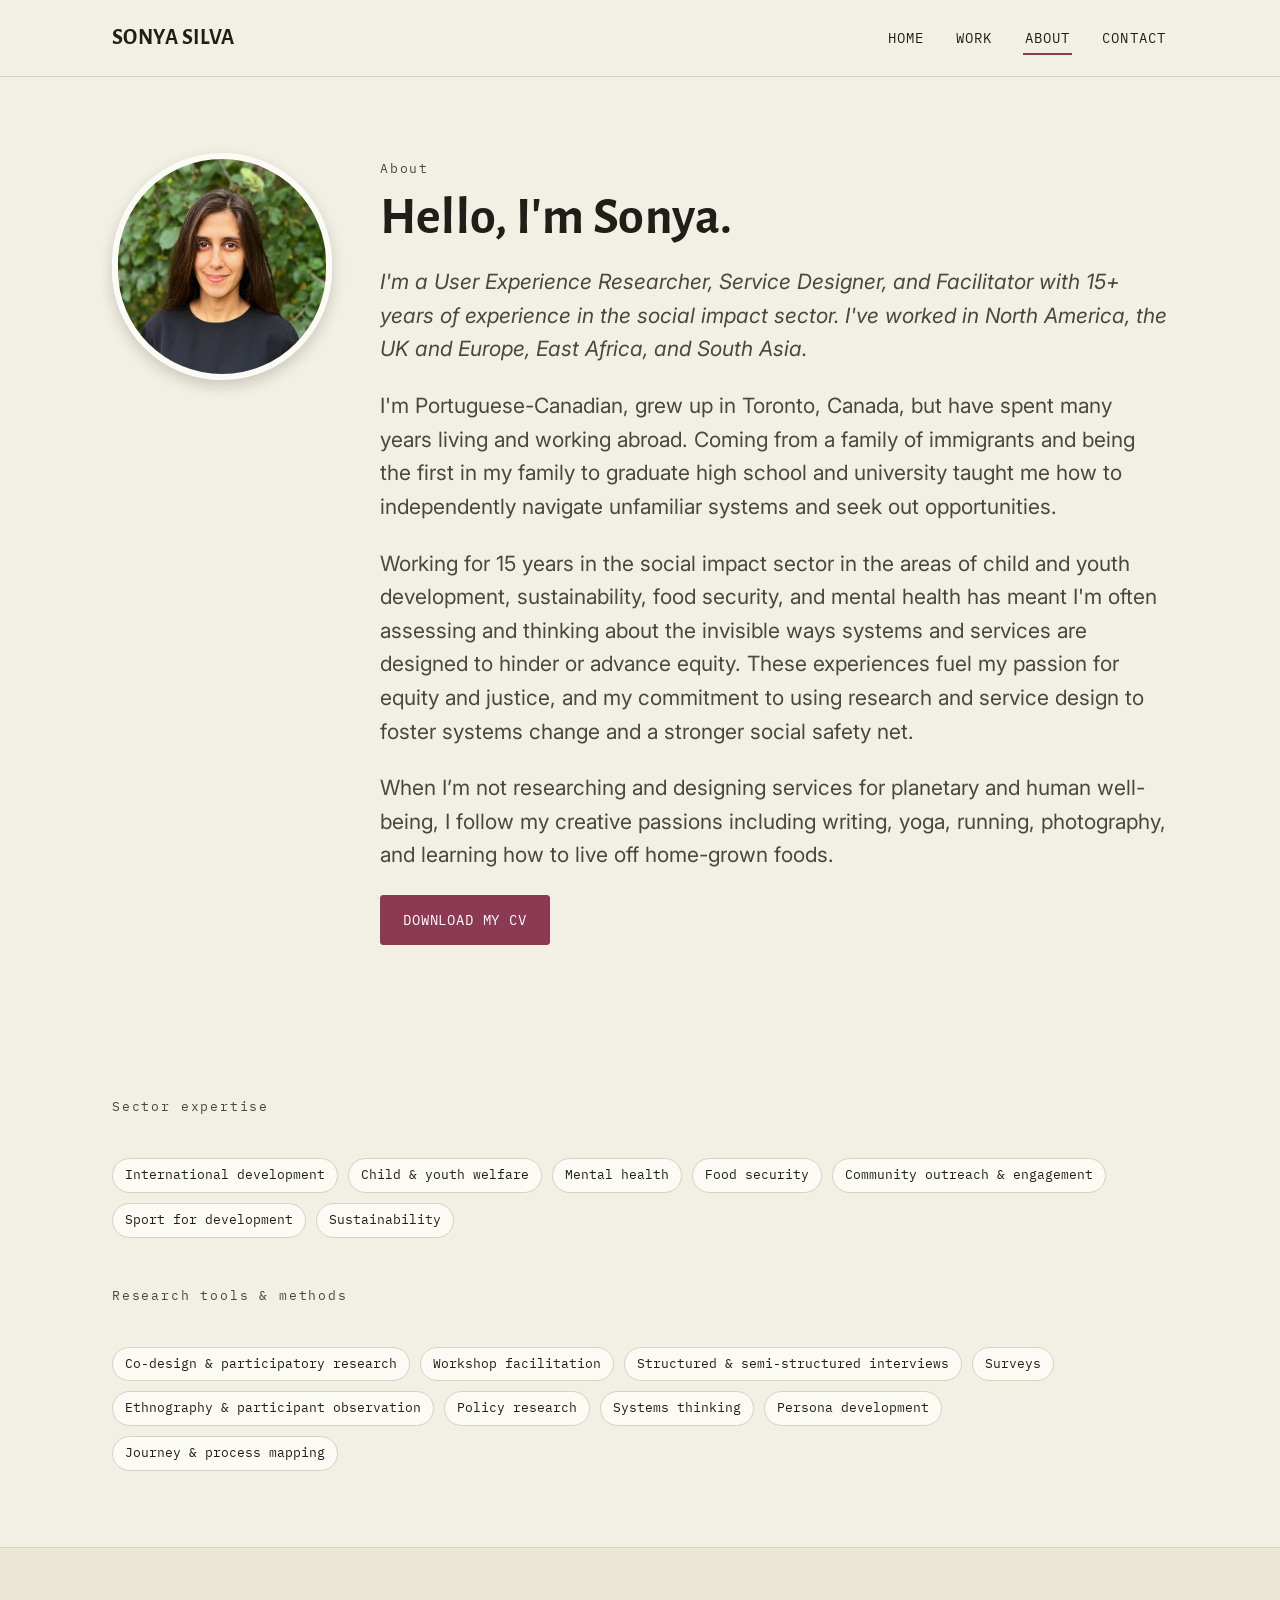
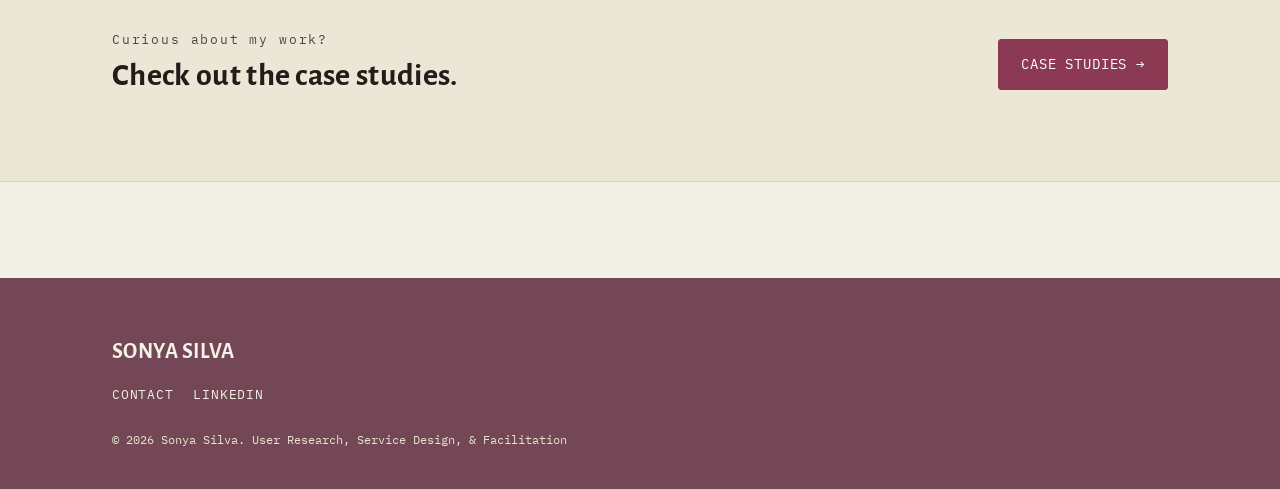
==== commit 598f2adc: "Update about.html" ====
--- a/about.html
+++ b/about.html
@@ -45,9 +45,9 @@
       <h1 style="font-size:clamp(34px,5vw,52px); margin-top:8px;">Hello, I'm Sonya.</h1>
       <p style="font-size:21px; font-style:italic; color:var(--ink-soft);">I'm a User Experience Researcher, Service Designer, and Facilitator with 15+ years of experience in the social impact sector. I've worked in North America, the UK and Europe, East Africa, and South Asia.</p>
       
-      <p style="font-size:21px; font-style:normal; color:var(--ink-soft);">I'm Portuguese-Canadian, grew up in Toronto, Canada, but have spent many years living and working abroad. Coming from a family of immigrants and being the first in my family to graduate high school and university helped me learn how to navigate new terrain and opportunities.</p>
+      <p style="font-size:21px; font-style:normal; color:var(--ink-soft);">I'm Portuguese-Canadian, grew up in Toronto, Canada, but have spent many years living and working abroad. Coming from a family of immigrants and being the first in my family to graduate high school and university taught me how to independently navigate unfamiliar systems and seek out opportunities.</p>
       
-      <p style="font-size:21px; font-style:normal; color:var(--ink-soft);">Working for 15 years in the social impact sector in the areas of child and youth development, sustainability, food security, and mental health has meant I'm often assessing and thinking about the invisible ways systems and services are designed to hinder or advance equity. These lived and work experiences fuel my passion for equity and justice and drive my interest in how research and service design can be used to build a social safety net and foster systems change.</p>
+      <p style="font-size:21px; font-style:normal; color:var(--ink-soft);">Working for 15 years in the social impact sector in the areas of child and youth development, sustainability, food security, and mental health has meant I'm often assessing and thinking about the invisible ways systems and services are designed to hinder or advance equity. These experiences fuel my passion for equity and justice, and my commitment to using research and service design to foster systems change and a stronger social safety net.</p>
       
       <p style="font-size:21px; font-style:normal; color:var(--ink-soft);">When I’m not researching and designing services for planetary and human well-being, I follow my creative passions including writing, yoga, running, photography, and learning how to live off home-grown foods.</p>
 
